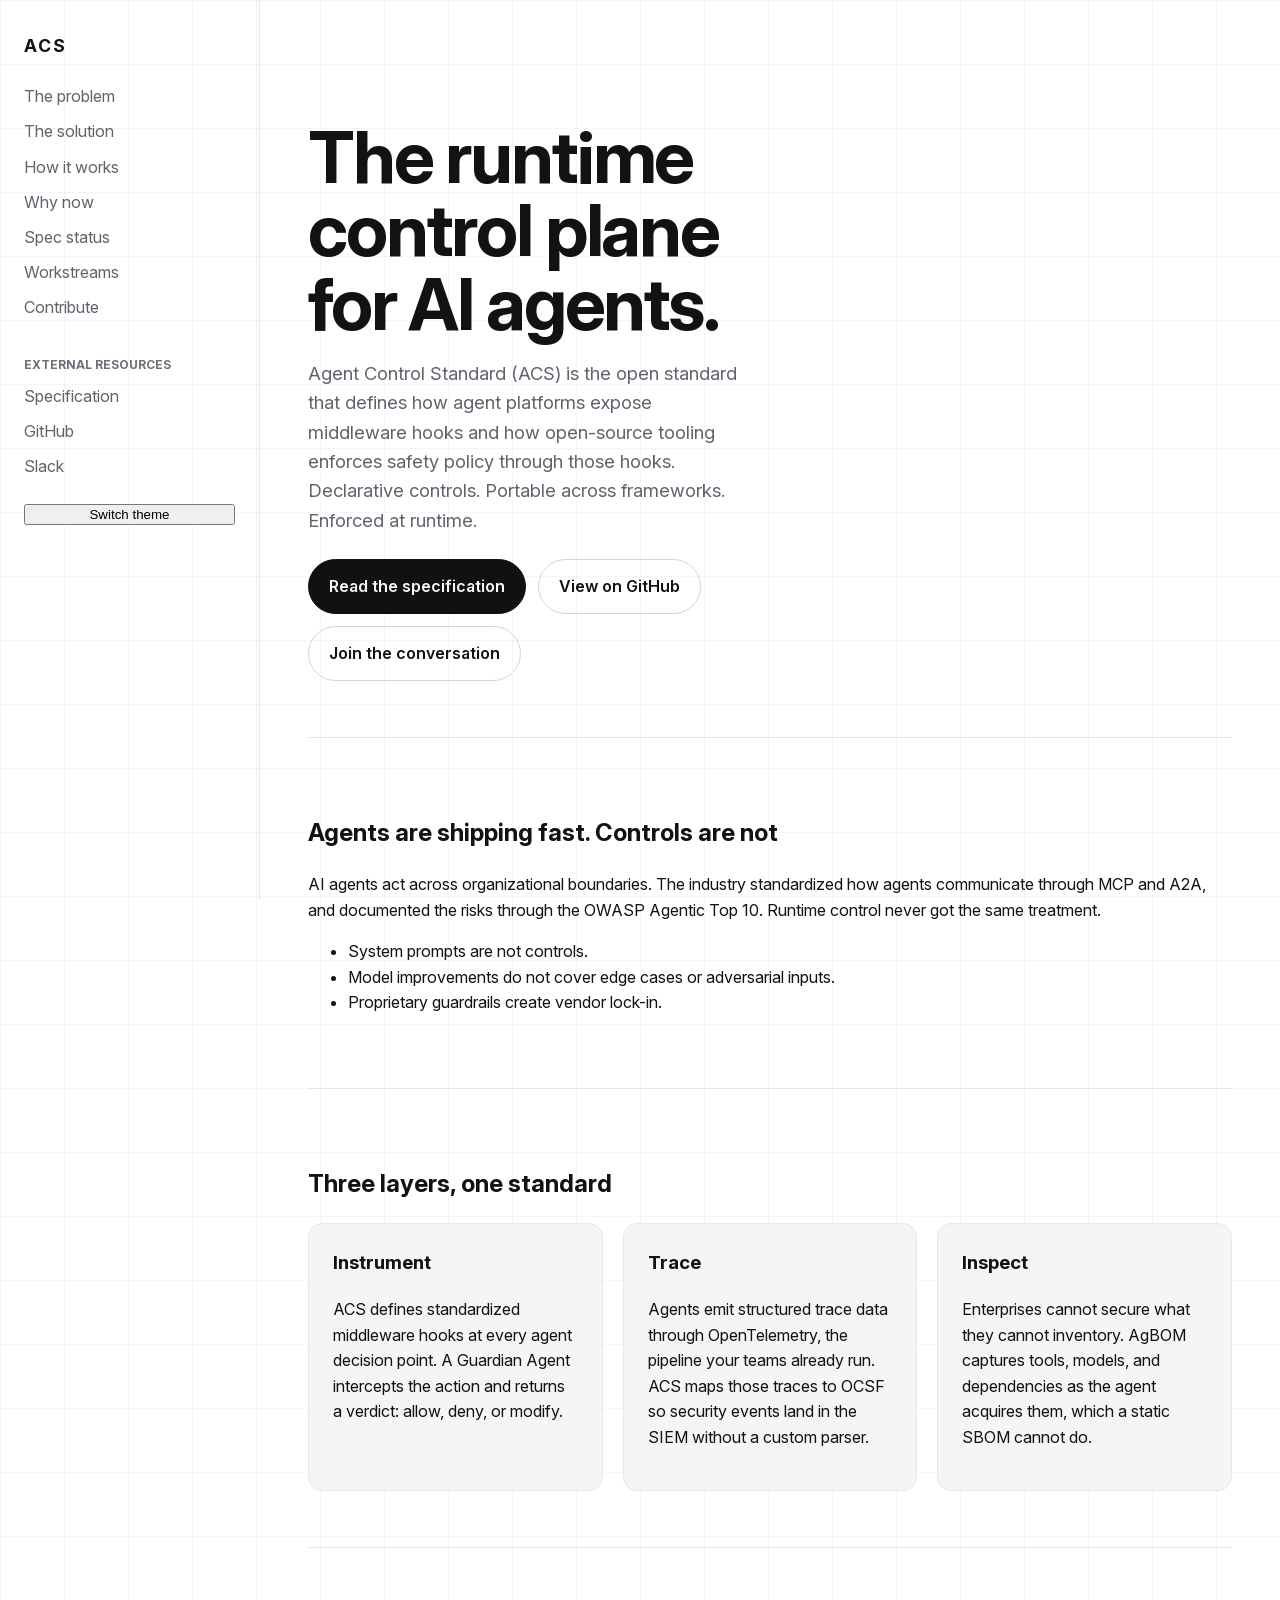
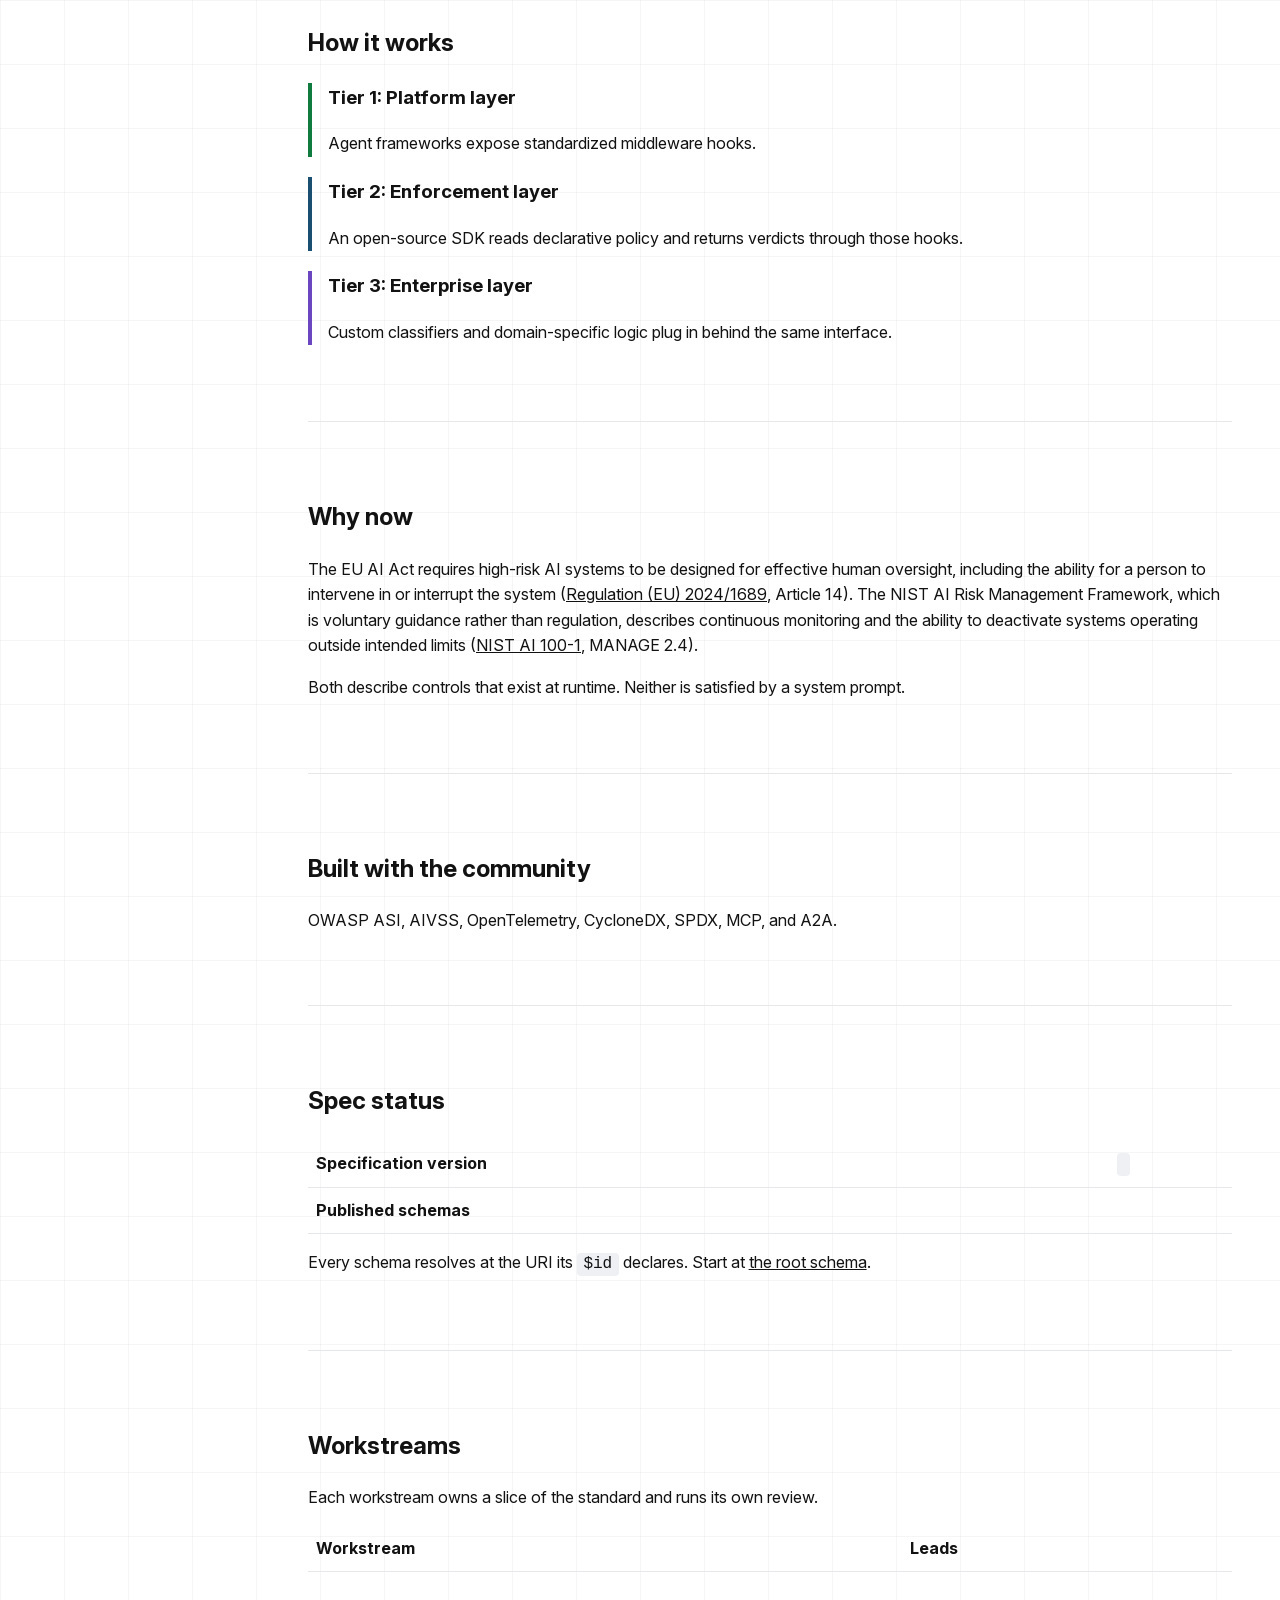
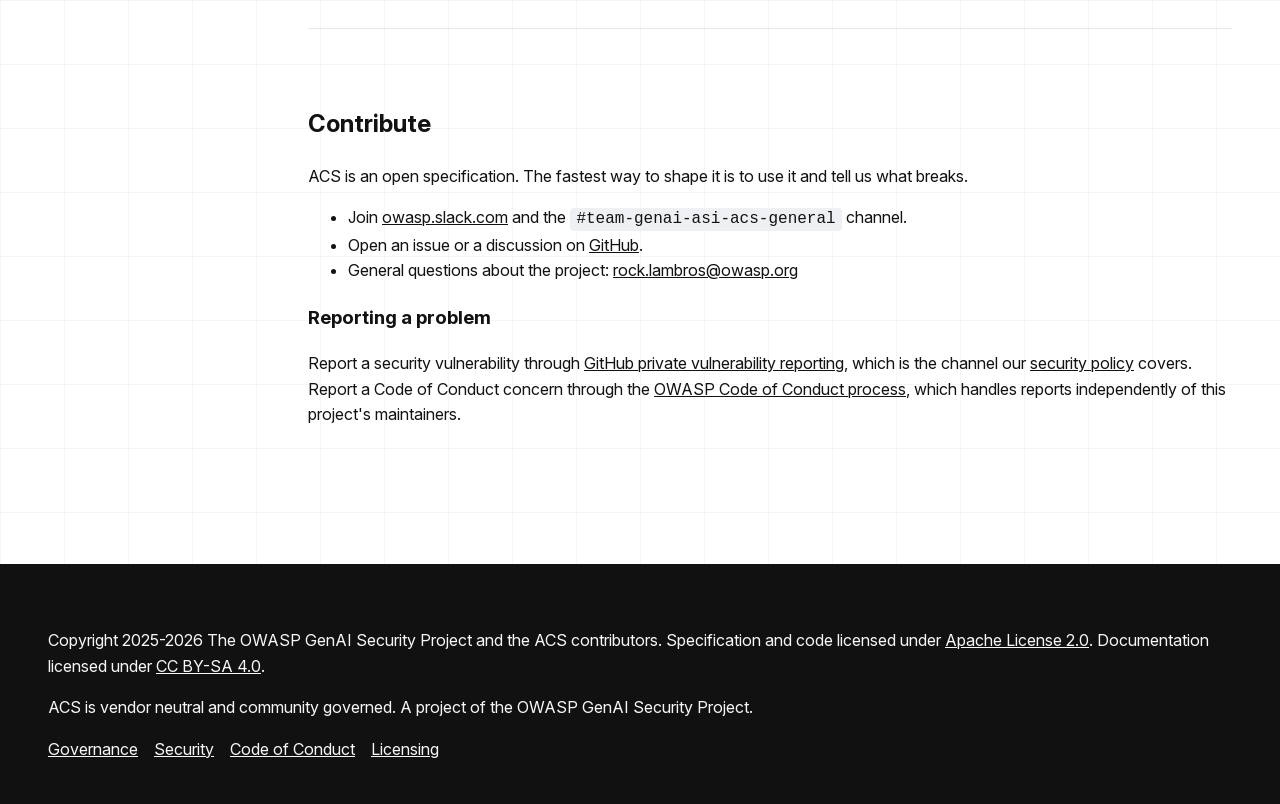
==== landing/index.html @ 8d470868 "Add the landing page, its design tokens, and the starburst diagram Tokens mirror agentcontrolstandar" ====
<!doctype html>
<html lang="en">
<head>
<meta charset="utf-8">
<meta name="viewport" content="width=device-width, initial-scale=1">
<title>ACS Agent Control Standard</title>
<meta name="description" content="The open standard for runtime agent control. Declarative hooks, policy enforcement, and observability across AI agent frameworks.">
<link rel="icon" href="assets/icon.svg">
<link rel="stylesheet" href="assets/acs.css">
</head>
<body>
<div class="layout">
  <aside class="sidebar">
    <a class="wordmark" href=".">ACS</a>
    <nav aria-label="Sections">
      <a href="#problem">The problem</a>
      <a href="#solution">The solution</a>
      <a href="#architecture">How it works</a>
      <a href="#why-now">Why now</a>
      <a href="#status">Spec status</a>
      <a href="#workstreams">Workstreams</a>
      <a href="#contribute">Contribute</a>
    </nav>
    <div>
      <h2>External resources</h2>
      <nav aria-label="External resources">
        <a href="docs/">Specification</a>
        <a href="https://github.com/GenAI-Security-Project/agent-control-standard">GitHub</a>
        <a href="https://owasp.slack.com">Slack</a>
      </nav>
    </div>
    <button id="theme-toggle" type="button">Switch theme</button>
  </aside>

  <main>
    <section class="hero">
      <div>
        <h1>The runtime control plane for AI agents.</h1>
        <p>Agent Control Standard (ACS) is the open standard that defines how agent
        platforms expose middleware hooks and how open-source tooling enforces safety
        policy through those hooks. Declarative controls. Portable across frameworks.
        Enforced at runtime.</p>
        <div class="cta-row">
          <a class="cta cta-primary" href="docs/">Read the specification</a>
          <a class="cta" href="https://github.com/GenAI-Security-Project/agent-control-standard">View on GitHub</a>
          <a class="cta" href="https://owasp.slack.com">Join the conversation</a>
        </div>
      </div>
      <div><!--ACS:STARBURST--></div>
    </section>

    <section id="problem">
      <h2>Agents are shipping fast. Controls are not</h2>
      <p>AI agents act across organizational boundaries. The industry standardized how
      agents communicate through MCP and A2A, and documented the risks through the OWASP
      Agentic Top 10. Runtime control never got the same treatment.</p>
      <ul>
        <li>System prompts are not controls.</li>
        <li>Model improvements do not cover edge cases or adversarial inputs.</li>
        <li>Proprietary guardrails create vendor lock-in.</li>
      </ul>
    </section>

    <section id="solution">
      <h2>Three layers, one standard</h2>
      <div class="cards">
        <div class="card">
          <h3>Instrument</h3>
          <p>ACS defines standardized middleware hooks at every agent decision point. A
          Guardian Agent intercepts the action and returns a verdict: allow, deny, or
          modify.</p>
        </div>
        <div class="card">
          <h3>Trace</h3>
          <p>Agents emit structured trace data through OpenTelemetry, the pipeline your
          teams already run. ACS maps those traces to OCSF so security events land in the
          SIEM without a custom parser.</p>
        </div>
        <div class="card">
          <h3>Inspect</h3>
          <p>Enterprises cannot secure what they cannot inventory. AgBOM captures tools,
          models, and dependencies as the agent acquires them, which a static SBOM cannot
          do.</p>
        </div>
      </div>
    </section>

    <section id="architecture">
      <h2>How it works</h2>
      <div class="tier tier-1">
        <h3>Tier 1: Platform layer</h3>
        <p>Agent frameworks expose standardized middleware hooks.</p>
      </div>
      <div class="tier tier-2">
        <h3>Tier 2: Enforcement layer</h3>
        <p>An open-source SDK reads declarative policy and returns verdicts through those hooks.</p>
      </div>
      <div class="tier tier-3">
        <h3>Tier 3: Enterprise layer</h3>
        <p>Custom classifiers and domain-specific logic plug in behind the same interface.</p>
      </div>
    </section>

    <section id="why-now">
      <h2>Why now</h2>
      <p>The EU AI Act requires high-risk AI systems to be designed for effective human
      oversight, including the ability for a person to intervene in or interrupt the
      system (<a href="https://eur-lex.europa.eu/eli/reg/2024/1689/oj">Regulation (EU)
      2024/1689</a>, Article 14). The NIST AI Risk Management Framework, which is
      voluntary guidance rather than regulation, describes continuous monitoring and the
      ability to deactivate systems operating outside intended limits
      (<a href="https://doi.org/10.6028/NIST.AI.100-1">NIST AI 100-1</a>, MANAGE 2.4).</p>
      <p>Both describe controls that exist at runtime. Neither is satisfied by a system
      prompt.</p>
    </section>

    <section id="built-with">
      <h2>Built with the community</h2>
      <p>OWASP ASI, AIVSS, OpenTelemetry, CycloneDX, SPDX, MCP, and A2A.</p>
    </section>

    <section id="status">
      <h2>Spec status</h2>
      <table>
        <tbody>
          <tr><th>Specification version</th><td><code><!--ACS:SPEC_VERSION--></code></td></tr>
          <tr><th>Published schemas</th><td><!--ACS:SCHEMA_COUNT--></td></tr>
        </tbody>
      </table>
      <p>Every schema resolves at the URI its <code>$id</code> declares. Start at
      <a href="<!--ACS:SCHEMA_HREF-->">the root schema</a>.</p>
    </section>

    <section id="workstreams">
      <h2>Workstreams</h2>
      <p>Each workstream owns a slice of the standard and runs its own review.</p>
      <table>
        <thead><tr><th>Workstream</th><th>Leads</th></tr></thead>
        <tbody><!--ACS:WORKSTREAMS--></tbody>
      </table>
    </section>

    <section id="contribute">
      <h2>Contribute</h2>
      <p>ACS is an open specification. The fastest way to shape it is to use it and tell
      us what breaks.</p>
      <ul>
        <li>Join <a href="https://owasp.slack.com">owasp.slack.com</a> and the
        <code>#team-genai-asi-acs-general</code> channel.</li>
        <li>Open an issue or a discussion on
        <a href="https://github.com/GenAI-Security-Project/agent-control-standard">GitHub</a>.</li>
        <li>General questions about the project:
        <a href="mailto:rock.lambros@owasp.org">rock.lambros@owasp.org</a></li>
      </ul>
      <h3>Reporting a problem</h3>
      <p>Report a security vulnerability through
      <a href="https://github.com/GenAI-Security-Project/agent-control-standard/security/advisories/new">GitHub
      private vulnerability reporting</a>, which is the channel our
      <a href="https://github.com/GenAI-Security-Project/agent-control-standard/blob/main/SECURITY.md">security
      policy</a> covers. Report a Code of Conduct concern through the
      <a href="https://owasp.org/www-policy/operational/code-of-conduct">OWASP Code of
      Conduct process</a>, which handles reports independently of this project's
      maintainers.</p>
    </section>
  </main>
</div>

<footer>
  <p>Copyright 2025-2026 The OWASP GenAI Security Project and the ACS contributors.
  Specification and code licensed under
  <a href="https://www.apache.org/licenses/LICENSE-2.0">Apache License 2.0</a>.
  Documentation licensed under
  <a href="https://creativecommons.org/licenses/by-sa/4.0/">CC BY-SA 4.0</a>.</p>
  <p>ACS is vendor neutral and community governed. A project of the OWASP GenAI Security
  Project.</p>
  <nav aria-label="Project documents">
    <a href="https://github.com/GenAI-Security-Project/agent-control-standard/blob/main/GOVERNANCE.md">Governance</a>
    <a href="https://github.com/GenAI-Security-Project/agent-control-standard/blob/main/SECURITY.md">Security</a>
    <a href="https://github.com/GenAI-Security-Project/agent-control-standard/blob/main/CODE_OF_CONDUCT.md">Code of Conduct</a>
    <a href="https://github.com/GenAI-Security-Project/agent-control-standard/blob/main/LICENSING.md">Licensing</a>
  </nav>
</footer>

<script>
  // Theme toggle. The page renders correctly without this; it only overrides the
  // system preference and remembers the override.
  (function () {
    var root = document.documentElement;
    try {
      var saved = localStorage.getItem("acs-theme");
      if (saved) root.setAttribute("data-theme", saved);
    } catch (e) { /* private mode blocks storage; system preference still applies */ }
    document.getElementById("theme-toggle").addEventListener("click", function () {
      var next = root.getAttribute("data-theme") === "dark" ? "light" : "dark";
      root.setAttribute("data-theme", next);
      try { localStorage.setItem("acs-theme", next); } catch (e) { /* ignore */ }
    });
  })();
</script>
</body>
</html>
---- landing/assets/acs.css ----
/* ACS landing page. Tokens mirror agentcontrolstandard.org, except where the source
   value failed a WCAG contrast measurement. Those five carry their ratio inline. */

@font-face {
  font-family: "Inter";
  src: url("fonts/InterVariable.woff2") format("woff2");
  font-weight: 100 900;
  font-display: swap;
}

:root {
  --acs-page: #ffffff;
  --acs-surface: #f4f5f7;
  --acs-surface-2: #eef0f4;
  --acs-text: #121212;
  --acs-text-soft: #5f636d;
  --acs-text-muted: #6b7079;
  --acs-text-inverse: #f7f7f7;
  --acs-brand: #111111;
  --acs-accent-navy: #1b4f72;
  --acs-accent-teal: #17a2b8;
  --acs-border: #e5e7eb;
  --acs-border-strong: #d0d5dd;
  --acs-footer: #111111;
  /* Was hsla(0,0%,7%,.18), which composited to #d4d4d4 for 1.48:1 against the page.
     SC 1.4.11 needs 3:1. Solid navy measures 8.72:1. */
  --acs-focus-ring: #1b4f72;
  --acs-grid-line: hsla(0, 0%, 7%, 0.04);
  --acs-node-fill: #ffffff;
  --acs-node-stroke: #6b7079;   /* 4.98:1 on the page */
  --acs-spoke: #6b7079;
  --acs-hex-fill: #f4f5f7;
  /* Was #c4cdd8 for 1.47:1 against the hexagon fill. The centre of the diagram was
     close to invisible. #7d8899 measures 3.29:1. */
  --acs-hex-stroke: #7d8899;
  --acs-tier-1: #0f7b3f;
  --acs-tier-2: #1b4f72;
  --acs-tier-3: #6b46c1;
  --acs-font: Inter, ui-sans-serif, system-ui, -apple-system, BlinkMacSystemFont,
    "Segoe UI", Roboto, Helvetica, Arial, sans-serif;
  --acs-mono: ui-monospace, SFMono-Regular, "JetBrains Mono", "Fira Code", monospace;
}

/* Dark tokens are redefined in two places so the toggle wins in both directions. */
@media (prefers-color-scheme: dark) {
  :root:not([data-theme="light"]) {
    --acs-page: #0a0a0a;
    --acs-surface: #161616;
    --acs-surface-2: #202020;
    --acs-text: #ffffff;
    --acs-text-soft: #9ca3af;
    /* Was #6b7280 for 3.74:1 on the surface. SC 1.4.3 needs 4.5:1. This is 5.48:1. */
    --acs-text-muted: #868e9c;
    --acs-brand: #1b4f72;
    --acs-accent-navy: #2e86c1;
    --acs-accent-teal: #1abc9c;
    --acs-border: #2a2a2a;
    --acs-border-strong: #373737;
    --acs-footer: #0a0a0a;
    /* Was hsla(0,0%,100%,.2) for 1.77:1. Solid measures 8.67:1. */
    --acs-focus-ring: #63b3ed;
    --acs-grid-line: hsla(0, 0%, 100%, 0.04);
    --acs-node-fill: #111111;
    --acs-node-stroke: #a0aec0;
    /* Was #3d4f65 for 2.36:1 against the page. This is 8.78:1. */
    --acs-spoke: #a0aec0;
    --acs-hex-fill: #0d1117;
    --acs-hex-stroke: #63b3ed;
    --acs-tier-1: #48bb78;
    --acs-tier-2: #63b3ed;
    --acs-tier-3: #805ad5;
  }
}

:root[data-theme="dark"] {
  --acs-page: #0a0a0a;
  --acs-surface: #161616;
  --acs-surface-2: #202020;
  --acs-text: #ffffff;
  --acs-text-soft: #9ca3af;
  --acs-text-muted: #868e9c;
  --acs-brand: #1b4f72;
  --acs-accent-navy: #2e86c1;
  --acs-accent-teal: #1abc9c;
  --acs-border: #2a2a2a;
  --acs-border-strong: #373737;
  --acs-footer: #0a0a0a;
  --acs-focus-ring: #63b3ed;
  --acs-grid-line: hsla(0, 0%, 100%, 0.04);
  --acs-node-fill: #111111;
  --acs-node-stroke: #a0aec0;
  --acs-spoke: #a0aec0;
  --acs-hex-fill: #0d1117;
  --acs-hex-stroke: #63b3ed;
  --acs-tier-1: #48bb78;
  --acs-tier-2: #63b3ed;
  --acs-tier-3: #805ad5;
}

* { box-sizing: border-box; }

body {
  margin: 0;
  font-family: var(--acs-font);
  color: var(--acs-text);
  background-color: var(--acs-page);
  background-image: linear-gradient(var(--acs-grid-line) 1px, transparent 1px),
    linear-gradient(90deg, var(--acs-grid-line) 1px, transparent 1px);
  background-size: 64px 64px;
  line-height: 1.6;
}

a { color: inherit; }
a:focus-visible,
button:focus-visible { outline: 3px solid var(--acs-focus-ring); outline-offset: 2px; }

.layout { display: grid; grid-template-columns: 260px 1fr; }

.sidebar {
  position: sticky; top: 0; align-self: start; height: 100vh;
  padding: 2rem 1.5rem; border-right: 1px solid var(--acs-border);
  display: flex; flex-direction: column; gap: 1.5rem;
}
.wordmark { font-weight: 700; letter-spacing: 0.12em; font-size: 1.1rem; text-decoration: none; }
.sidebar nav { display: flex; flex-direction: column; gap: 0.6rem; }
.sidebar nav a { text-decoration: none; color: var(--acs-text-soft); }
.sidebar nav a:hover { color: var(--acs-text); }
.sidebar h2 { font-size: 0.75rem; text-transform: uppercase; color: var(--acs-text-muted); }

main { padding: 4rem 3rem; max-width: 1100px; }
section { padding-block: 3.5rem; border-top: 1px solid var(--acs-border); }
section:first-of-type { border-top: 0; }

.hero { display: grid; grid-template-columns: 1fr 1fr; gap: 3rem; align-items: center; }
.hero h1 { font-size: clamp(2.5rem, 6vw, 4.5rem); line-height: 1.02; letter-spacing: -0.03em; margin: 0; }
.hero p { font-size: 1.15rem; color: var(--acs-text-soft); }

.cta-row { display: flex; flex-wrap: wrap; gap: 0.75rem; margin-top: 1.5rem; }
.cta {
  display: inline-flex; align-items: center; min-height: 50px; padding: 0.85rem 1.25rem;
  border: 1px solid var(--acs-border-strong); border-radius: 999px;
  font-weight: 600; text-decoration: none;
  transition: transform 0.15s ease, background-color 0.15s ease;
}
.cta:hover { background-color: var(--acs-surface); transform: translateY(-1px); }
.cta-primary { background-color: var(--acs-brand); color: var(--acs-text-inverse); border-color: var(--acs-brand); }

.cards { display: grid; grid-template-columns: repeat(auto-fit, minmax(260px, 1fr)); gap: 1.25rem; }
.card { padding: 1.5rem; border: 1px solid var(--acs-border); border-radius: 14px; background-color: var(--acs-surface); }
.card h3 { margin-top: 0; }

.tier { border-left: 4px solid var(--acs-border-strong); padding-left: 1rem; margin-bottom: 1.25rem; }
.tier-1 { border-left-color: var(--acs-tier-1); }
.tier-2 { border-left-color: var(--acs-tier-2); }
.tier-3 { border-left-color: var(--acs-tier-3); }

table { width: 100%; border-collapse: collapse; }
th, td { text-align: left; padding: 0.6rem 0.5rem; border-bottom: 1px solid var(--acs-border); }
code { font-family: var(--acs-mono); background-color: var(--acs-surface-2); padding: 0.15em 0.4em; border-radius: 4px; }

footer { background-color: var(--acs-footer); color: var(--acs-text-inverse); padding: 3rem; }
footer a { color: var(--acs-text-inverse); }
footer nav { display: flex; flex-wrap: wrap; gap: 1rem; margin-top: 1rem; }

@media (max-width: 1024px) {
  .layout { grid-template-columns: 1fr; }
  .sidebar { position: static; height: auto; border-right: 0; border-bottom: 1px solid var(--acs-border); }
  .hero { grid-template-columns: 1fr; }
  main { padding: 2rem 1.25rem; }
}

/* Continuous motion is a vestibular trigger and a battery cost. CSS animation is
   stopped here; the SVG's SMIL elements carry their own guard, because
   `animation: none` does not reach them. */
@media (prefers-reduced-motion: reduce) {
  *, *::before, *::after { animation: none !important; transition: none !important; }
}
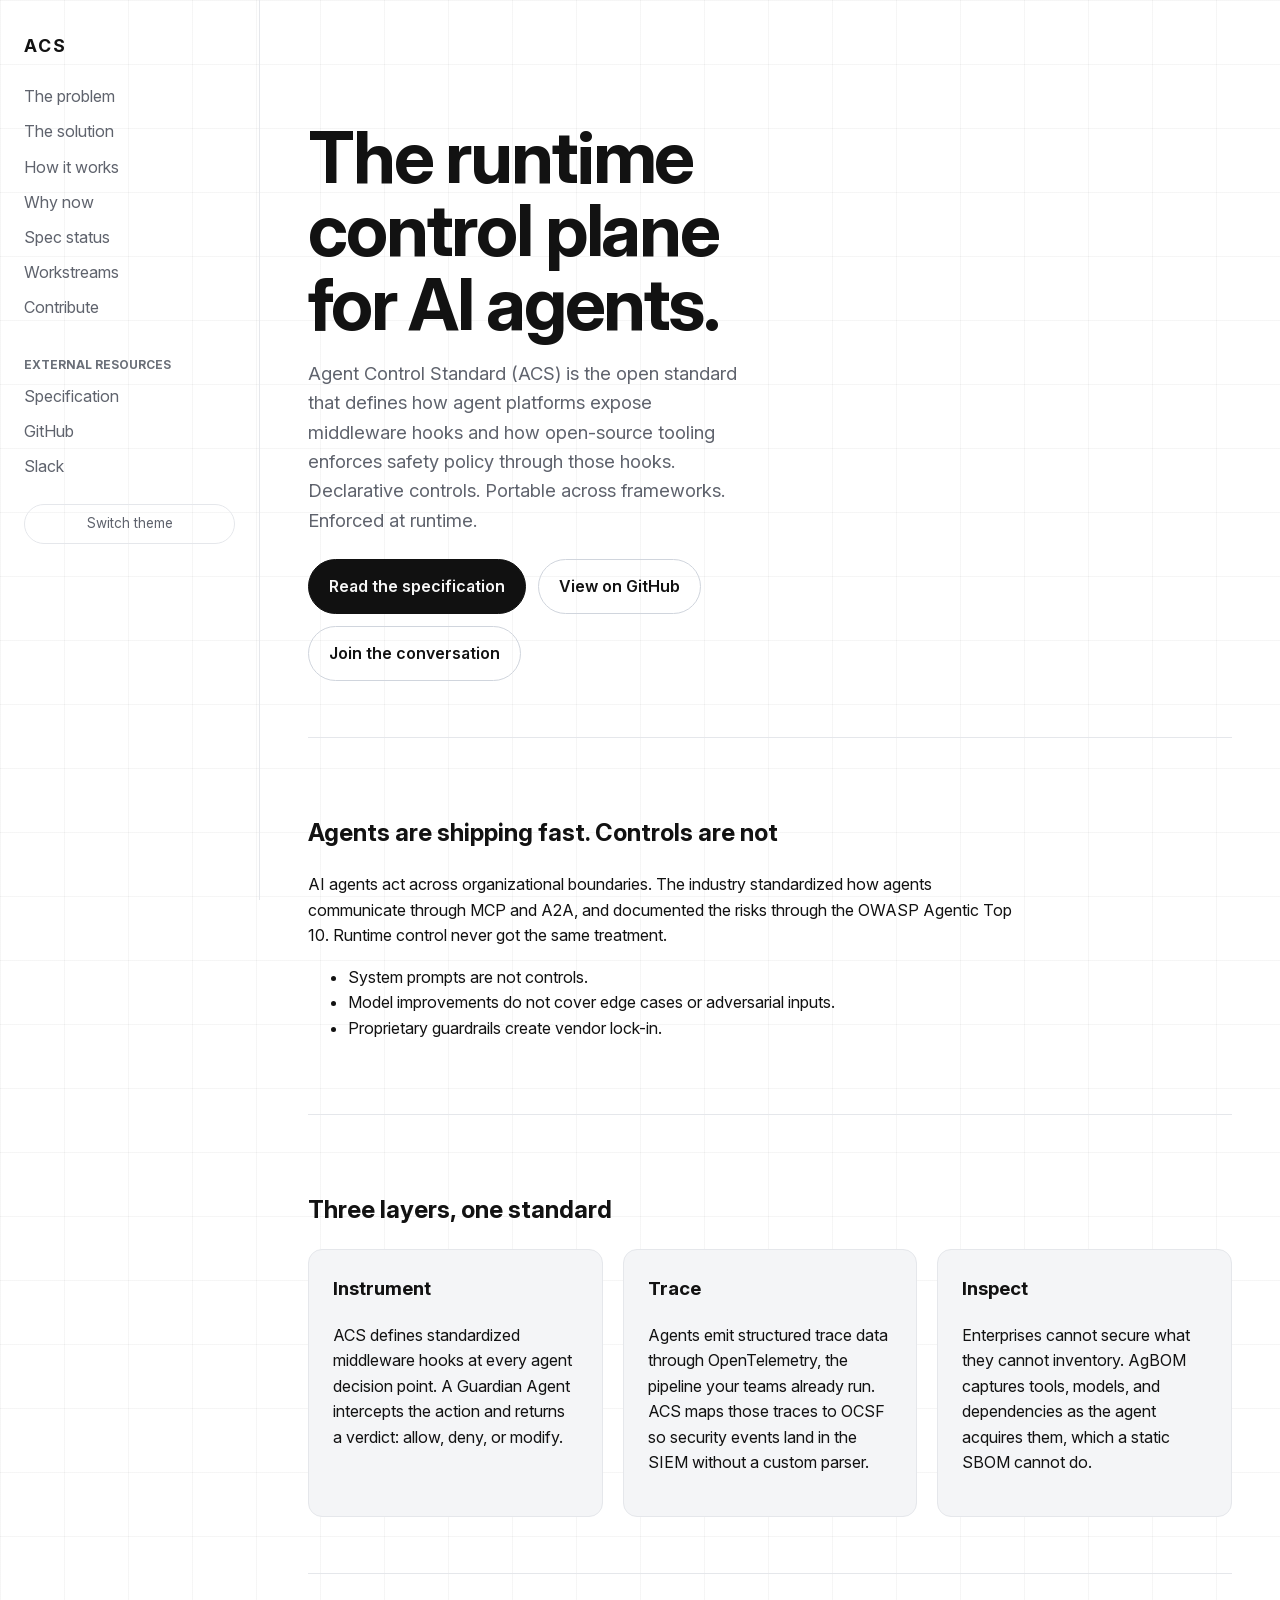
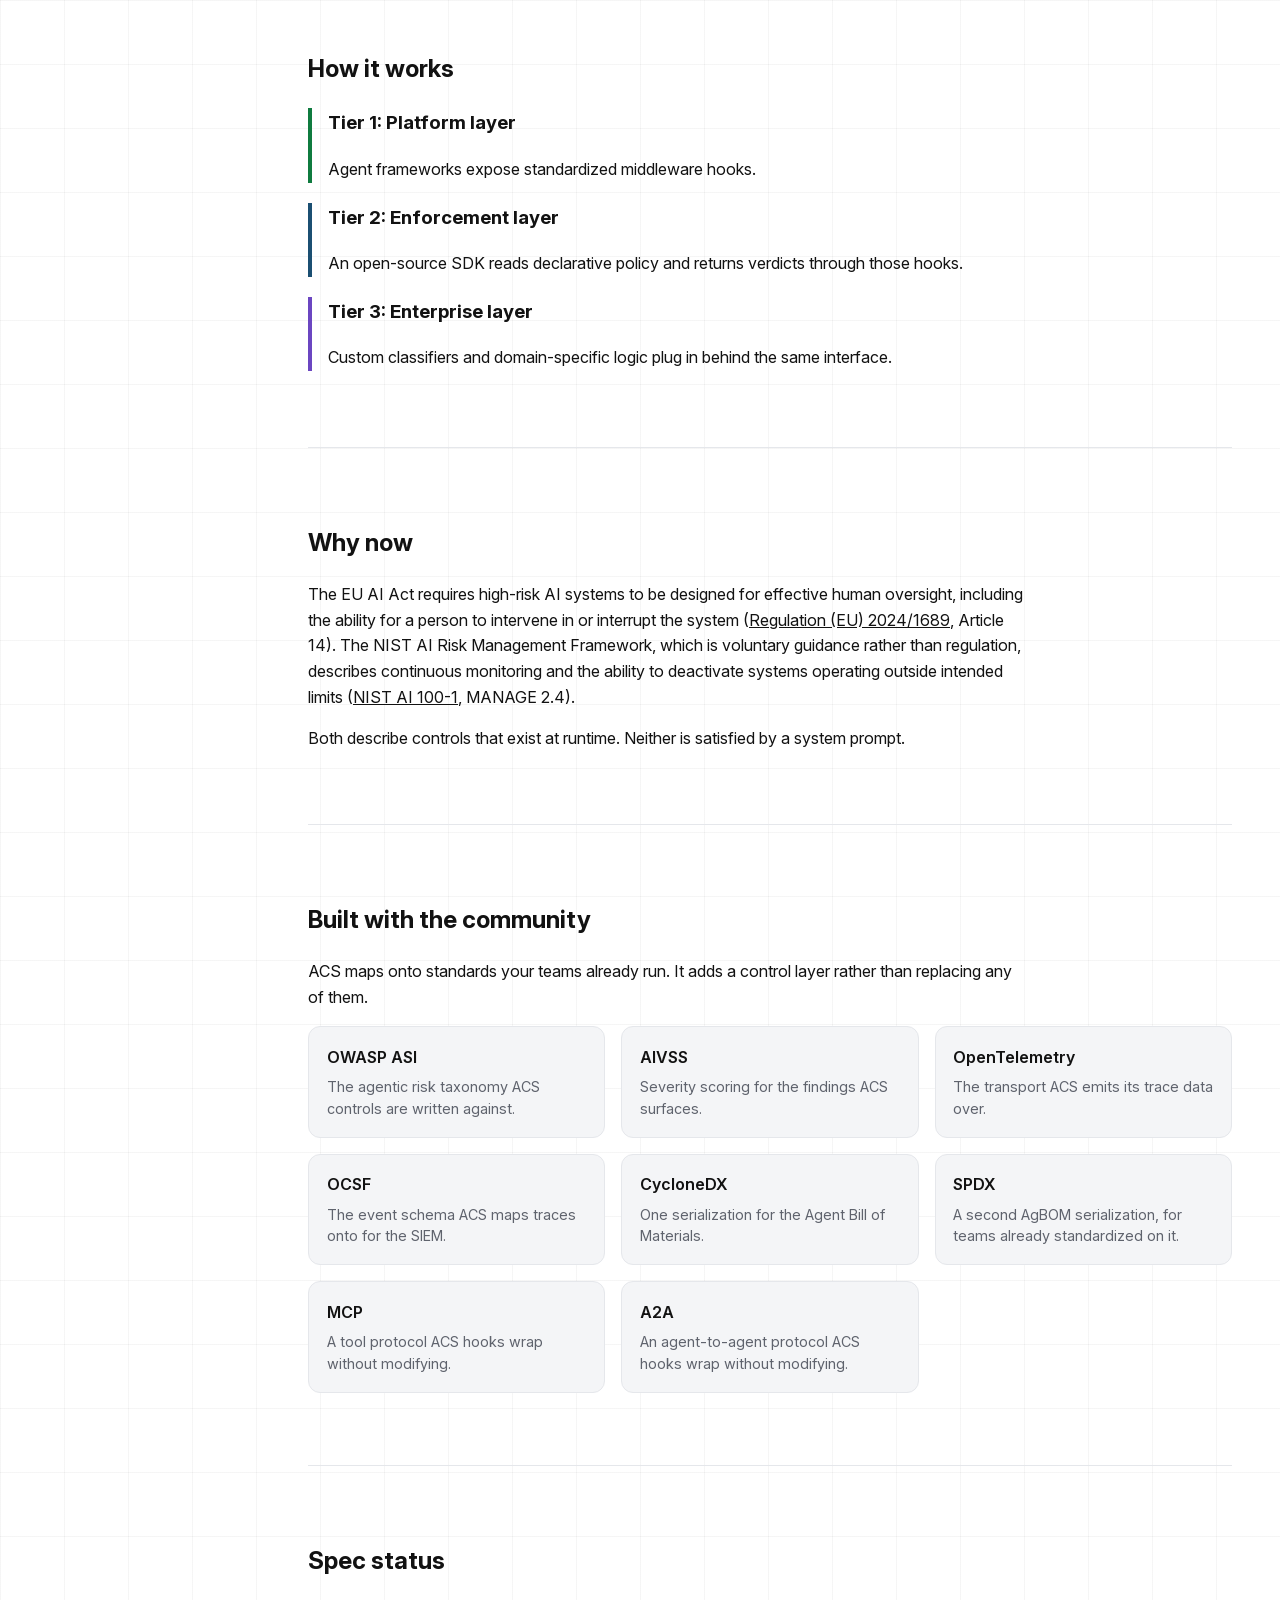
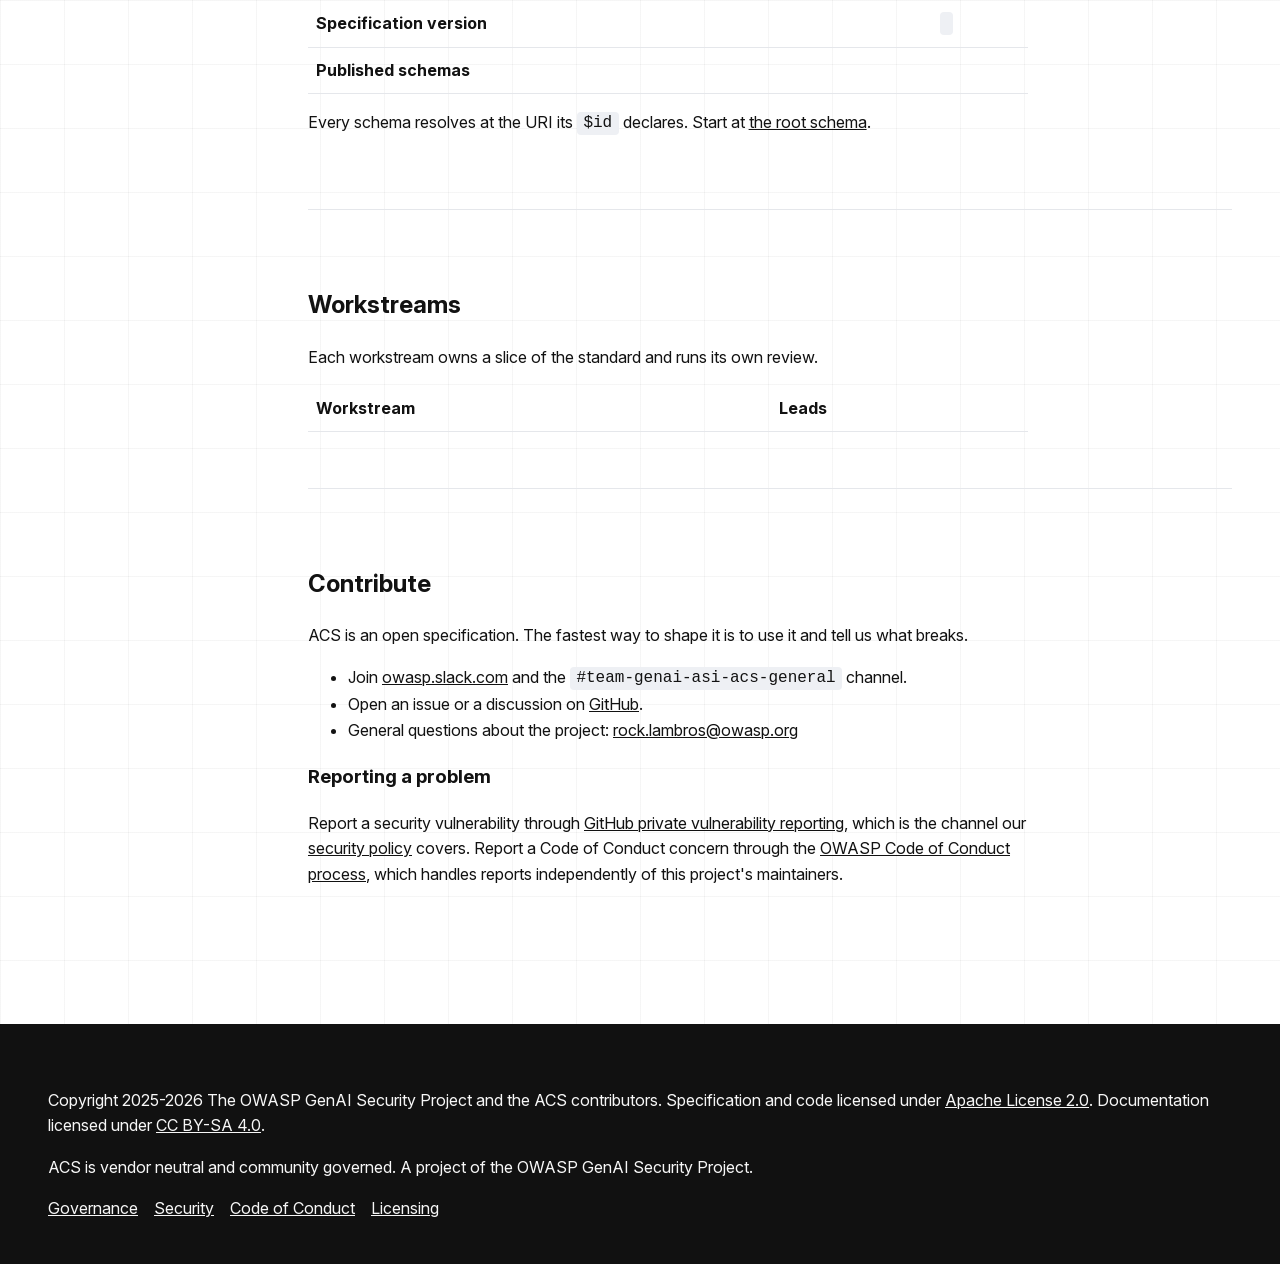
==== commit 4f29dbac: "Name the standards ACS builds on and style the theme toggle The built-with section listed seven name" ====
--- a/landing/index.html
+++ b/landing/index.html
@@ -116,7 +116,42 @@
 
     <section id="built-with">
       <h2>Built with the community</h2>
-      <p>OWASP ASI, AIVSS, OpenTelemetry, CycloneDX, SPDX, MCP, and A2A.</p>
+      <p>ACS maps onto standards your teams already run. It adds a control layer rather
+      than replacing any of them.</p>
+      <ul class="standards">
+        <li>
+          <a href="https://genai.owasp.org/">OWASP ASI</a>
+          <span>The agentic risk taxonomy ACS controls are written against.</span>
+        </li>
+        <li>
+          <a href="https://aivss.owasp.org/">AIVSS</a>
+          <span>Severity scoring for the findings ACS surfaces.</span>
+        </li>
+        <li>
+          <a href="https://opentelemetry.io/">OpenTelemetry</a>
+          <span>The transport ACS emits its trace data over.</span>
+        </li>
+        <li>
+          <a href="https://ocsf.io/">OCSF</a>
+          <span>The event schema ACS maps traces onto for the SIEM.</span>
+        </li>
+        <li>
+          <a href="https://cyclonedx.org/">CycloneDX</a>
+          <span>One serialization for the Agent Bill of Materials.</span>
+        </li>
+        <li>
+          <a href="https://spdx.dev/">SPDX</a>
+          <span>A second AgBOM serialization, for teams already standardized on it.</span>
+        </li>
+        <li>
+          <a href="https://modelcontextprotocol.io">MCP</a>
+          <span>A tool protocol ACS hooks wrap without modifying.</span>
+        </li>
+        <li>
+          <a href="https://a2a-protocol.org/">A2A</a>
+          <span>An agent-to-agent protocol ACS hooks wrap without modifying.</span>
+        </li>
+      </ul>
     </section>
 
     <section id="status">
@@ -182,14 +217,14 @@
 </footer>
 
 <script>
-  // Theme toggle. The page renders correctly without this; it only overrides the
+  // Theme toggle. The page renders correctly without this. It only overrides the
   // system preference and remembers the override.
   (function () {
     var root = document.documentElement;
     try {
       var saved = localStorage.getItem("acs-theme");
       if (saved) root.setAttribute("data-theme", saved);
-    } catch (e) { /* private mode blocks storage; system preference still applies */ }
+    } catch (e) { /* private mode blocks storage, so the system preference still applies */ }
     document.getElementById("theme-toggle").addEventListener("click", function () {
       var next = root.getAttribute("data-theme") === "dark" ? "light" : "dark";
       root.setAttribute("data-theme", next);
--- a/landing/assets/acs.css
+++ b/landing/assets/acs.css
@@ -30,7 +30,7 @@
   --acs-node-stroke: #6b7079;   /* 4.98:1 on the page */
   --acs-spoke: #6b7079;
   --acs-hex-fill: #f4f5f7;
-  /* Was #c4cdd8 for 1.47:1 against the hexagon fill. The centre of the diagram was
+  /* Was #c4cdd8 for 1.47:1 against the hexagon fill. The center of the diagram was
      close to invisible. #7d8899 measures 3.29:1. */
   --acs-hex-stroke: #7d8899;
   --acs-tier-1: #0f7b3f;
@@ -145,9 +145,58 @@
 .cta:hover { background-color: var(--acs-surface); transform: translateY(-1px); }
 .cta-primary { background-color: var(--acs-brand); color: var(--acs-text-inverse); border-color: var(--acs-brand); }
 
+#theme-toggle {
+  font: inherit;
+  font-size: 0.85rem;
+  color: var(--acs-text-soft);
+  background-color: transparent;
+  border: 1px solid var(--acs-border);
+  border-radius: 999px;
+  padding: 0.5rem 1rem;
+  cursor: pointer;
+  transition: background-color 0.15s ease, color 0.15s ease;
+}
+#theme-toggle:hover {
+  background-color: var(--acs-surface);
+  color: var(--acs-text);
+}
+
 .cards { display: grid; grid-template-columns: repeat(auto-fit, minmax(260px, 1fr)); gap: 1.25rem; }
 .card { padding: 1.5rem; border: 1px solid var(--acs-border); border-radius: 14px; background-color: var(--acs-surface); }
 .card h3 { margin-top: 0; }
+
+.standards {
+  list-style: none;
+  padding: 0;
+  display: grid;
+  grid-template-columns: repeat(auto-fit, minmax(220px, 1fr));
+  gap: 1rem;
+}
+.standards li {
+  padding: 1.1rem;
+  border: 1px solid var(--acs-border);
+  border-radius: 12px;
+  background-color: var(--acs-surface);
+}
+.standards a {
+  display: block;
+  margin-bottom: 0.35rem;
+  font-weight: 600;
+  text-decoration: none;
+}
+.standards a:hover { color: var(--acs-accent-navy); }
+.standards span {
+  display: block;
+  font-size: 0.9rem;
+  line-height: 1.5;
+  color: var(--acs-text-soft);
+}
+
+/* Cap the measure so body text stays scannable on a wide screen. The card and
+   standards grids set their own widths and are excluded. */
+main section > p,
+main section > ul:not(.standards),
+main section > table { max-width: 72ch; }
 
 .tier { border-left: 4px solid var(--acs-border-strong); padding-left: 1rem; margin-bottom: 1.25rem; }
 .tier-1 { border-left-color: var(--acs-tier-1); }
@@ -170,7 +219,7 @@
 }
 
 /* Continuous motion is a vestibular trigger and a battery cost. CSS animation is
-   stopped here; the SVG's SMIL elements carry their own guard, because
+   stopped here. The SVG's SMIL elements carry their own guard, because
    `animation: none` does not reach them. */
 @media (prefers-reduced-motion: reduce) {
   *, *::before, *::after { animation: none !important; transition: none !important; }
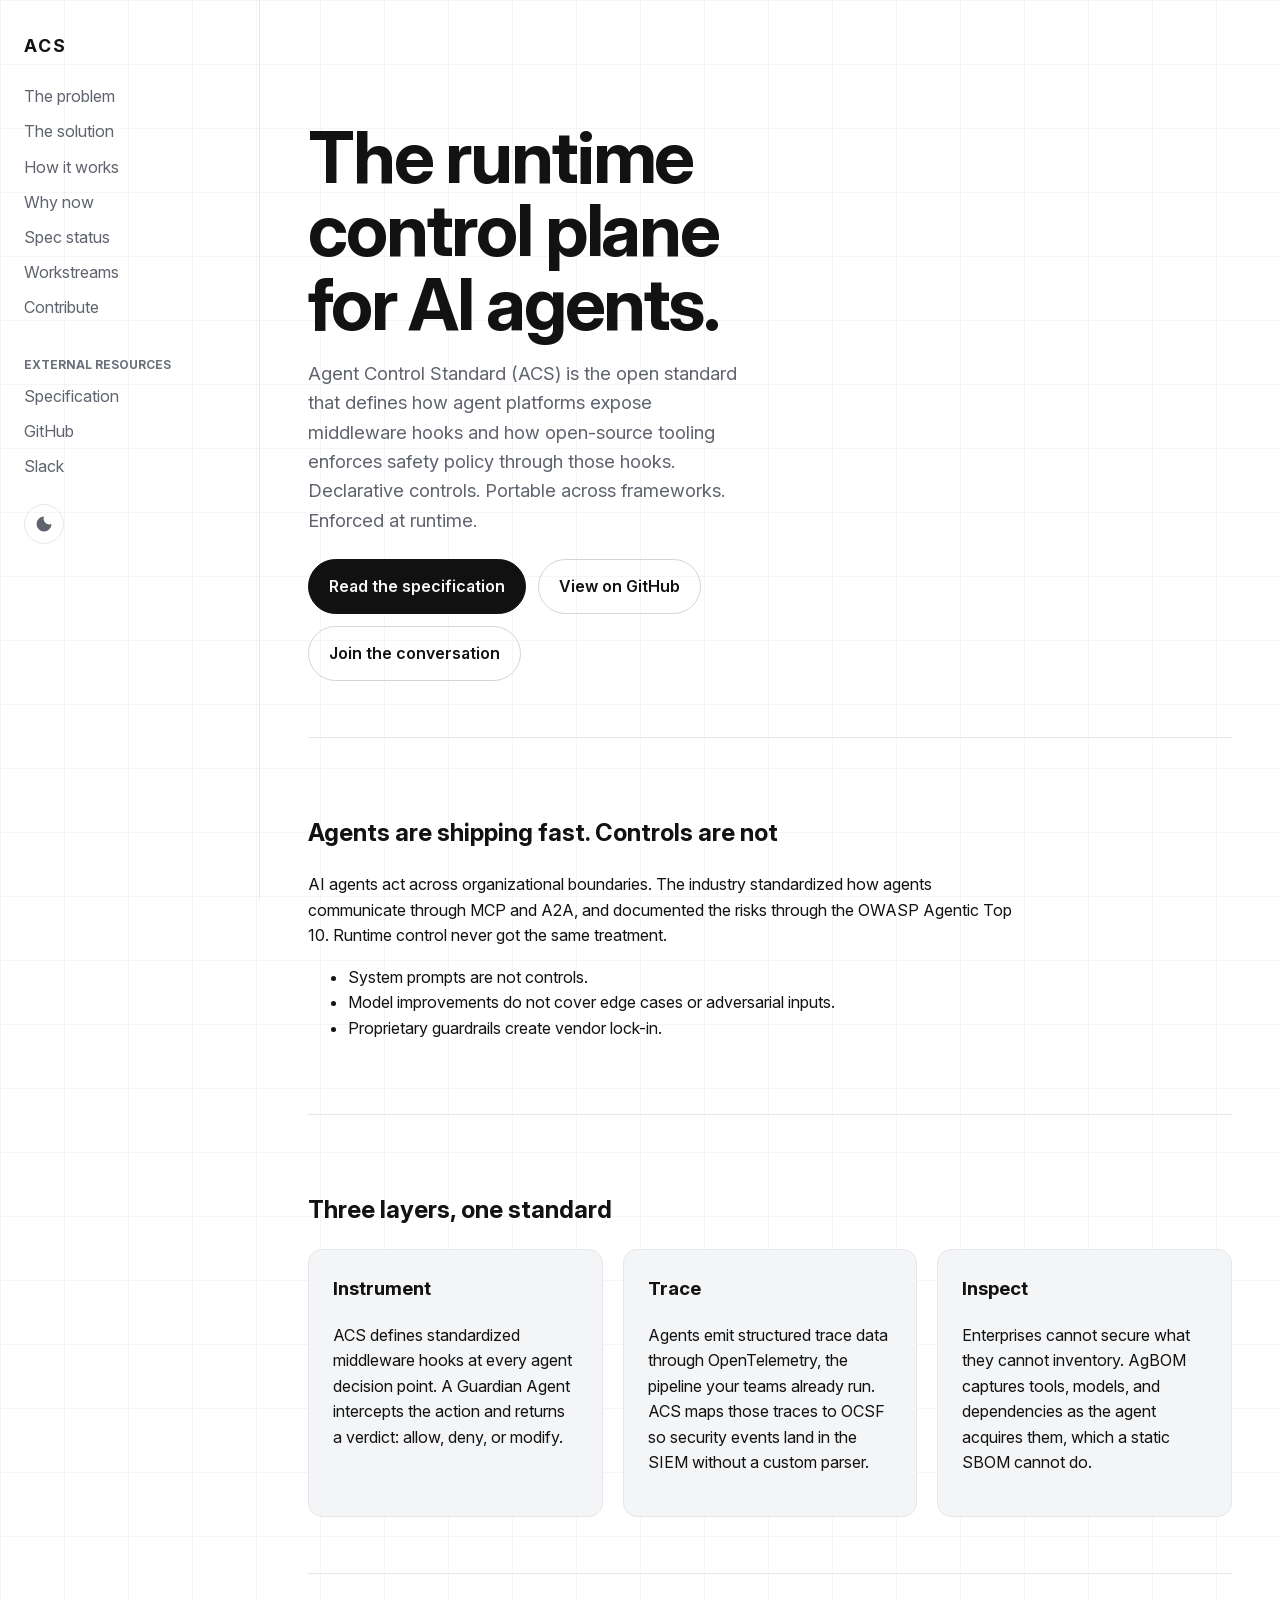
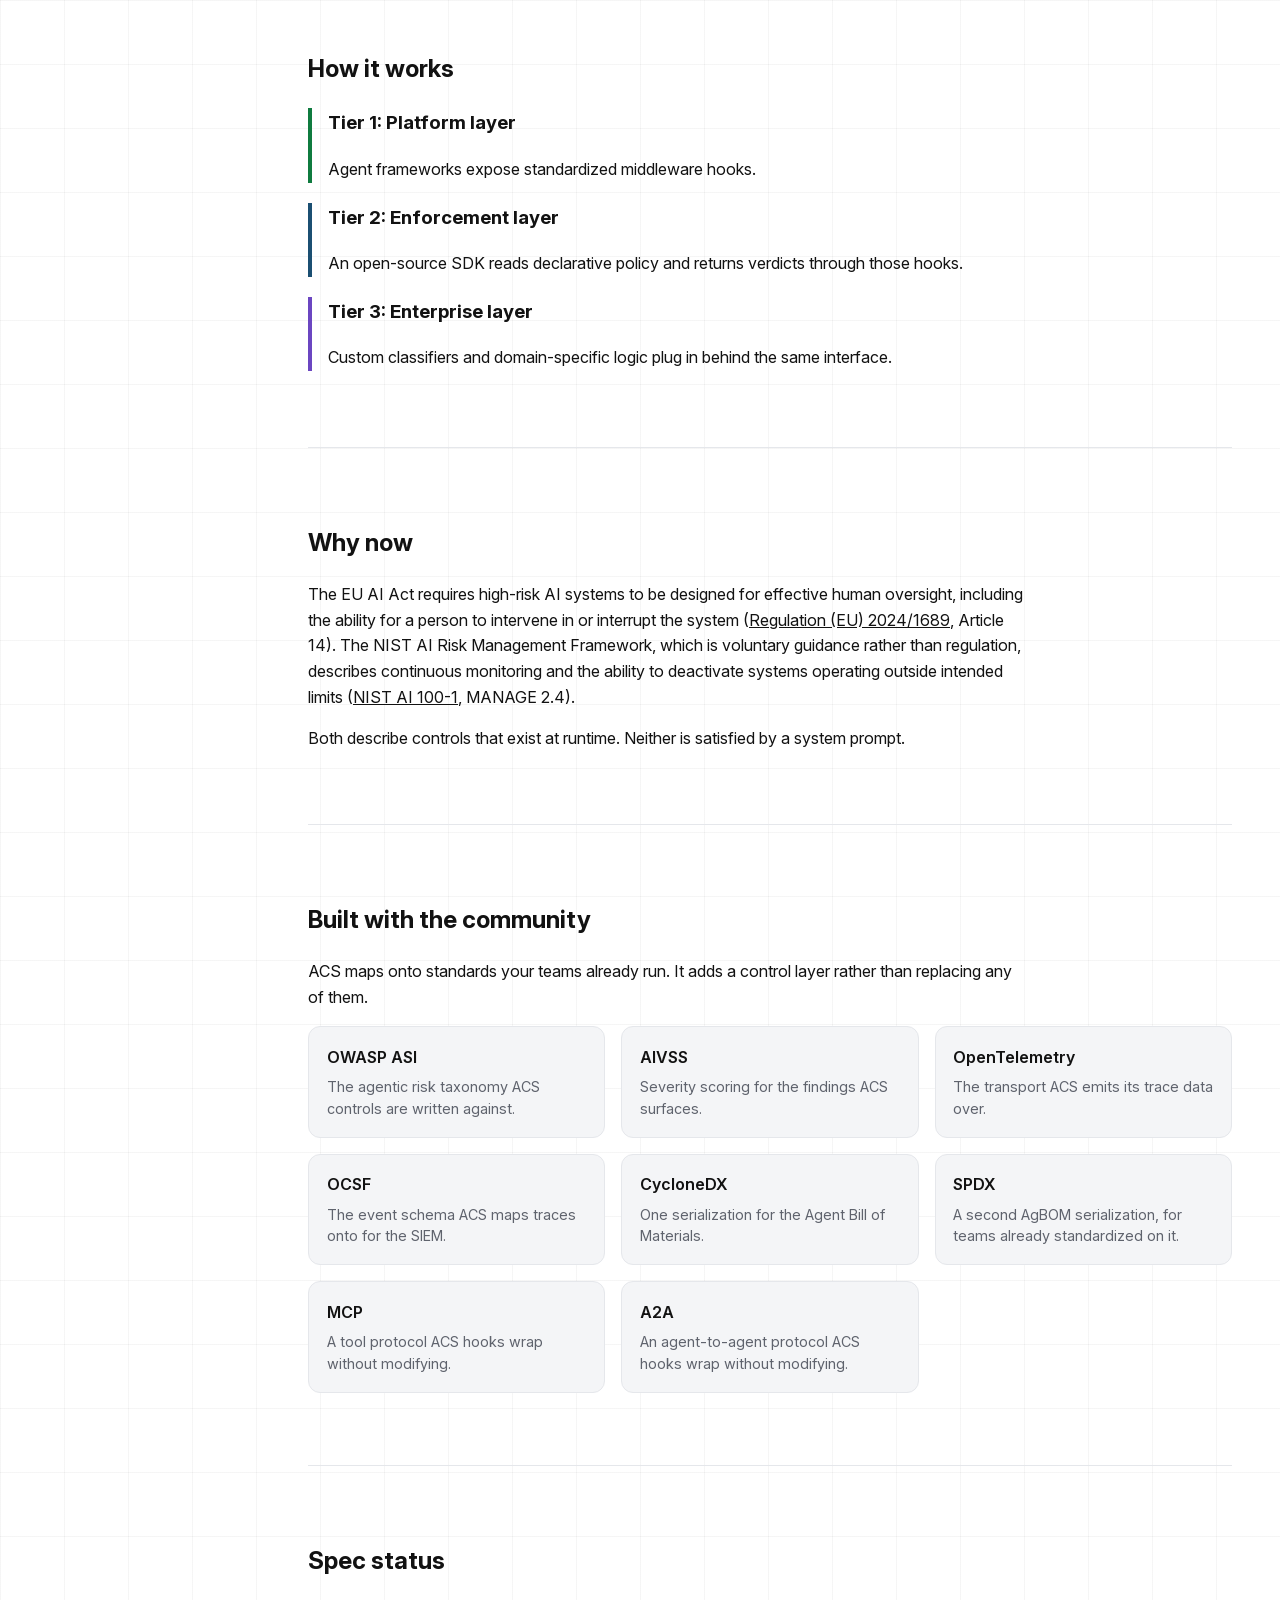
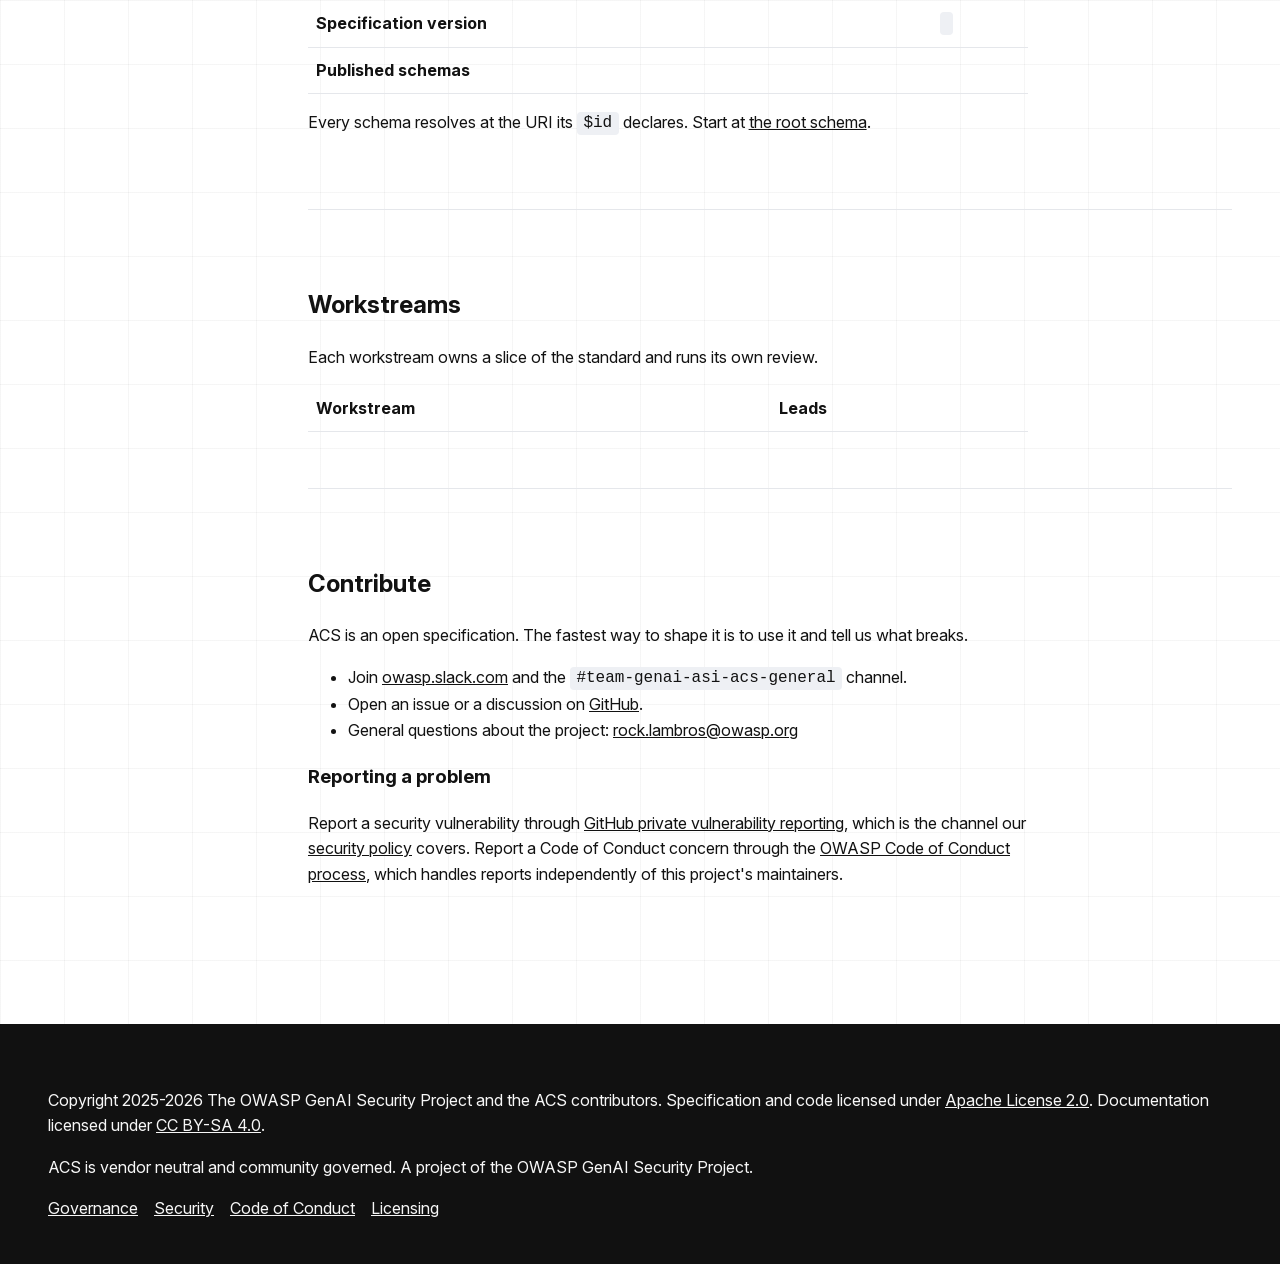
==== commit f1cae6c6: "Use the sun and moon for the theme control on both surfaces The landing page had a pill reading "Swi" ====
--- a/landing/index.html
+++ b/landing/index.html
@@ -29,7 +29,16 @@
         <a href="https://owasp.slack.com">Slack</a>
       </nav>
     </div>
-    <button id="theme-toggle" type="button">Switch theme</button>
+    <button id="theme-toggle" type="button" aria-label="Switch to dark theme">
+      <svg class="icon-moon" viewBox="0 0 24 24" aria-hidden="true" focusable="false">
+        <path d="M12 3a9 9 0 1 0 9 9 7 7 0 0 1-9-9Z"/>
+      </svg>
+      <svg class="icon-sun" viewBox="0 0 24 24" aria-hidden="true" focusable="false">
+        <circle cx="12" cy="12" r="4.2"/>
+        <path d="M12 1.8v3M12 19.2v3M4.6 4.6l2.1 2.1M17.3 17.3l2.1 2.1M1.8 12h3M19.2 12h3M4.6 19.4l2.1-2.1M17.3 6.7l2.1-2.1"/>
+      </svg>
+      <span class="visually-hidden">Switch theme</span>
+    </button>
   </aside>
 
   <main>
@@ -221,14 +230,31 @@
   // system preference and remembers the override.
   (function () {
     var root = document.documentElement;
+    var toggle = document.getElementById("theme-toggle");
+
+    function resolved() {
+      return root.getAttribute("data-theme")
+        || (window.matchMedia("(prefers-color-scheme: dark)").matches ? "dark" : "light");
+    }
+
+    function label() {
+      toggle.setAttribute(
+        "aria-label",
+        resolved() === "dark" ? "Switch to light theme" : "Switch to dark theme"
+      );
+    }
+
     try {
       var saved = localStorage.getItem("acs-theme");
       if (saved) root.setAttribute("data-theme", saved);
     } catch (e) { /* private mode blocks storage, so the system preference still applies */ }
-    document.getElementById("theme-toggle").addEventListener("click", function () {
-      var next = root.getAttribute("data-theme") === "dark" ? "light" : "dark";
+
+    label();
+    toggle.addEventListener("click", function () {
+      var next = resolved() === "dark" ? "light" : "dark";
       root.setAttribute("data-theme", next);
       try { localStorage.setItem("acs-theme", next); } catch (e) { /* ignore */ }
+      label();
     });
   })();
 </script>
--- a/landing/assets/acs.css
+++ b/landing/assets/acs.css
@@ -117,7 +117,7 @@
 .layout { display: grid; grid-template-columns: 260px 1fr; }
 
 .sidebar {
-  position: sticky; top: 0; align-self: start; height: 100vh;
+  position: sticky; top: 0; align-self: start; height: 100vh; overflow-y: auto;
   padding: 2rem 1.5rem; border-right: 1px solid var(--acs-border);
   display: flex; flex-direction: column; gap: 1.5rem;
 }
@@ -146,19 +146,55 @@
 .cta-primary { background-color: var(--acs-brand); color: var(--acs-text-inverse); border-color: var(--acs-brand); }
 
 #theme-toggle {
-  font: inherit;
-  font-size: 0.85rem;
+  display: inline-flex;
+  align-items: center;
+  justify-content: center;
+  width: 40px;
+  height: 40px;
+  padding: 0;
   color: var(--acs-text-soft);
   background-color: transparent;
   border: 1px solid var(--acs-border);
   border-radius: 999px;
-  padding: 0.5rem 1rem;
   cursor: pointer;
   transition: background-color 0.15s ease, color 0.15s ease;
 }
 #theme-toggle:hover {
   background-color: var(--acs-surface);
   color: var(--acs-text);
+}
+#theme-toggle svg {
+  width: 20px;
+  height: 20px;
+  fill: none;
+  stroke: currentColor;
+  stroke-width: 1.6;
+  stroke-linecap: round;
+}
+/* The moon is filled rather than stroked, so it reads as a shape at this size. */
+#theme-toggle .icon-moon { fill: currentColor; stroke: none; }
+
+/* Show the mark for the theme a click would give, not the one already showing. */
+#theme-toggle .icon-sun { display: none; }
+@media (prefers-color-scheme: dark) {
+  :root:not([data-theme="light"]) #theme-toggle .icon-moon { display: none; }
+  :root:not([data-theme="light"]) #theme-toggle .icon-sun { display: inline; }
+}
+:root[data-theme="dark"] #theme-toggle .icon-moon { display: none; }
+:root[data-theme="dark"] #theme-toggle .icon-sun { display: inline; }
+:root[data-theme="light"] #theme-toggle .icon-moon { display: inline; }
+:root[data-theme="light"] #theme-toggle .icon-sun { display: none; }
+
+.visually-hidden {
+  position: absolute;
+  width: 1px;
+  height: 1px;
+  margin: -1px;
+  padding: 0;
+  overflow: hidden;
+  clip: rect(0 0 0 0);
+  white-space: nowrap;
+  border: 0;
 }
 
 .cards { display: grid; grid-template-columns: repeat(auto-fit, minmax(260px, 1fr)); gap: 1.25rem; }
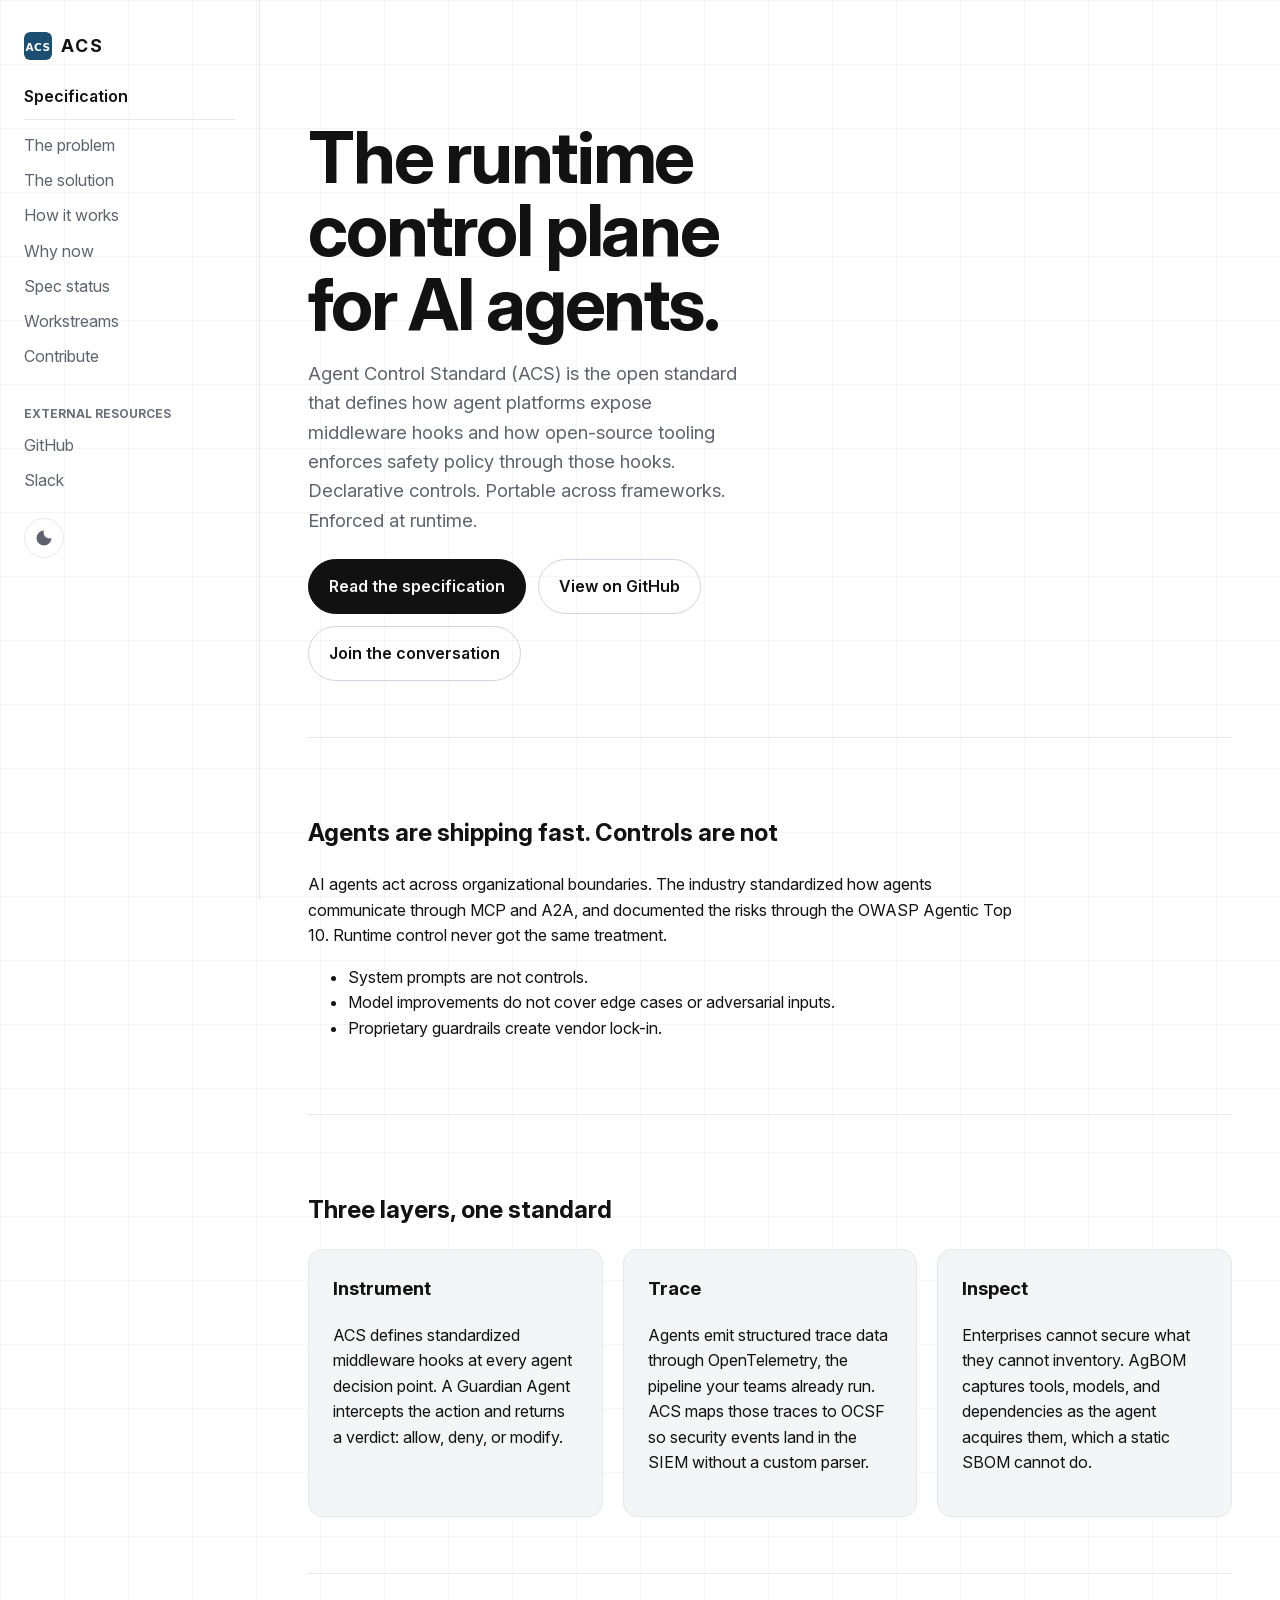
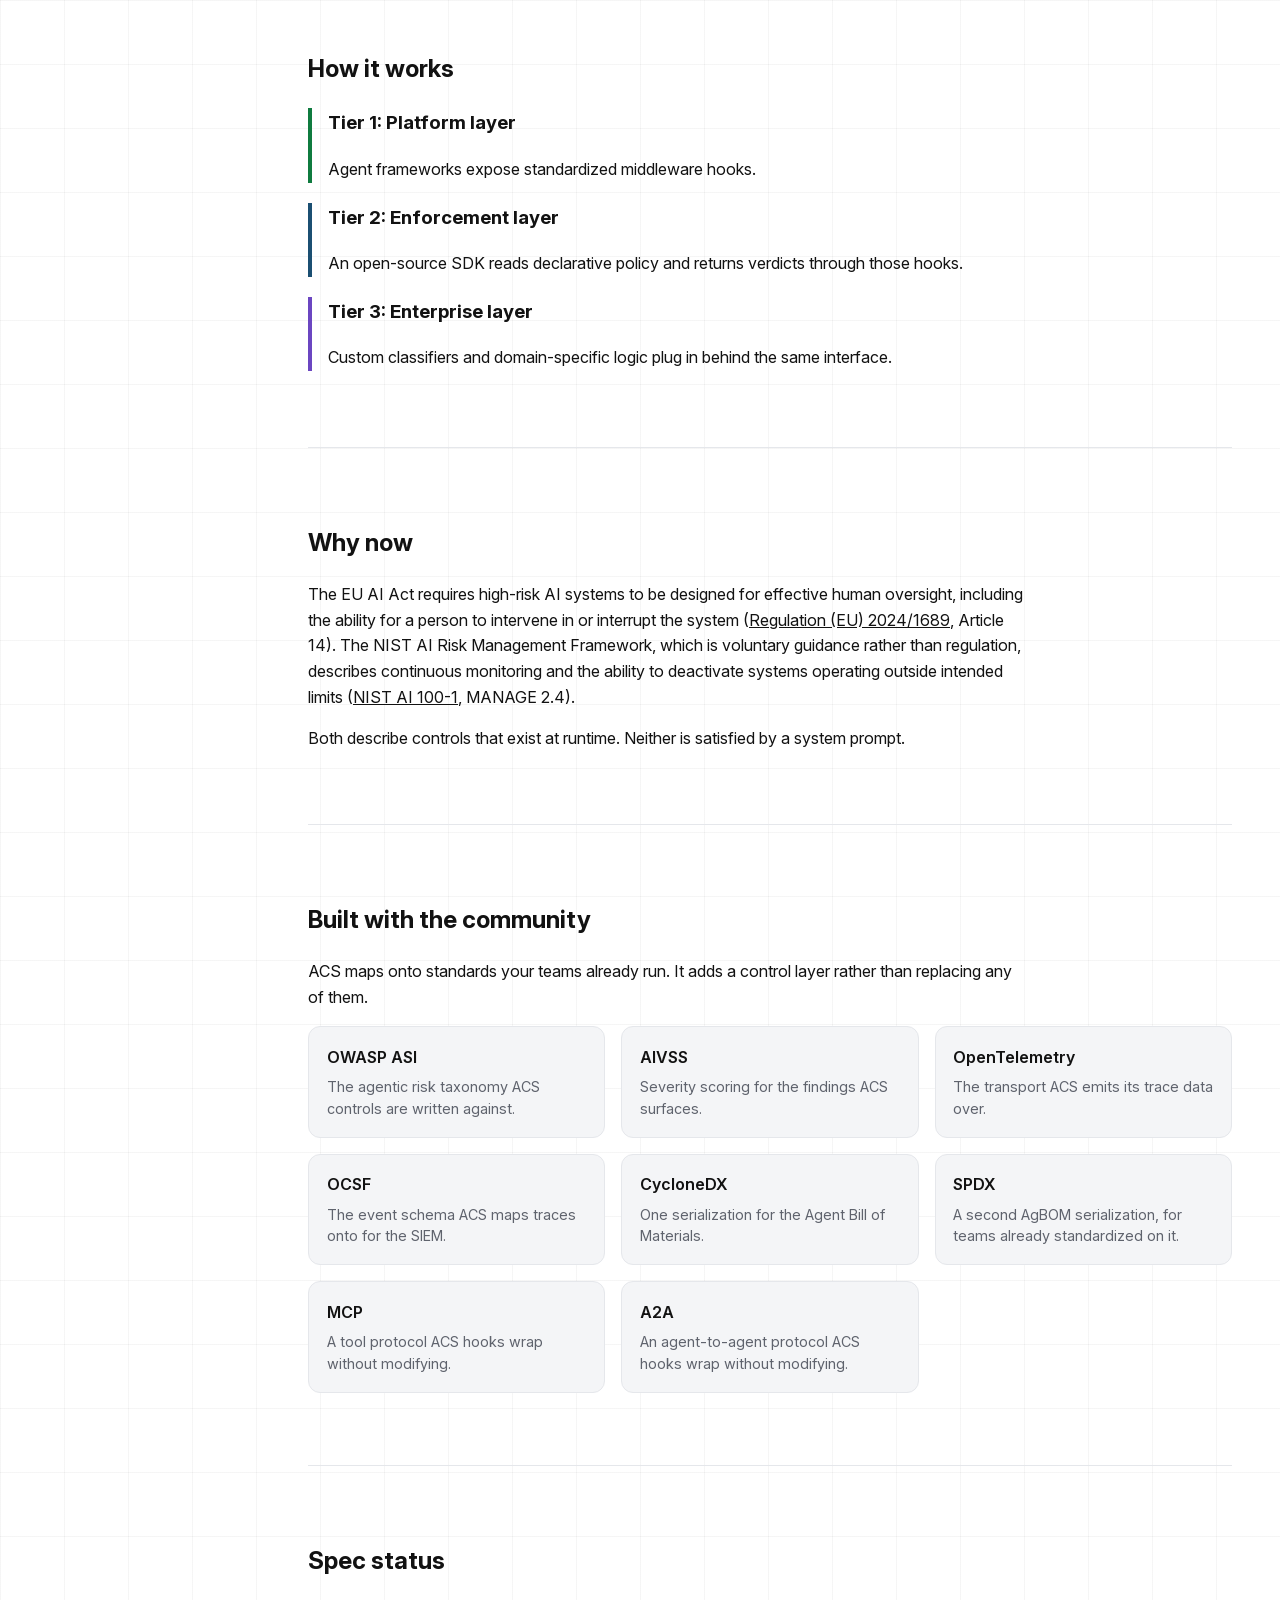
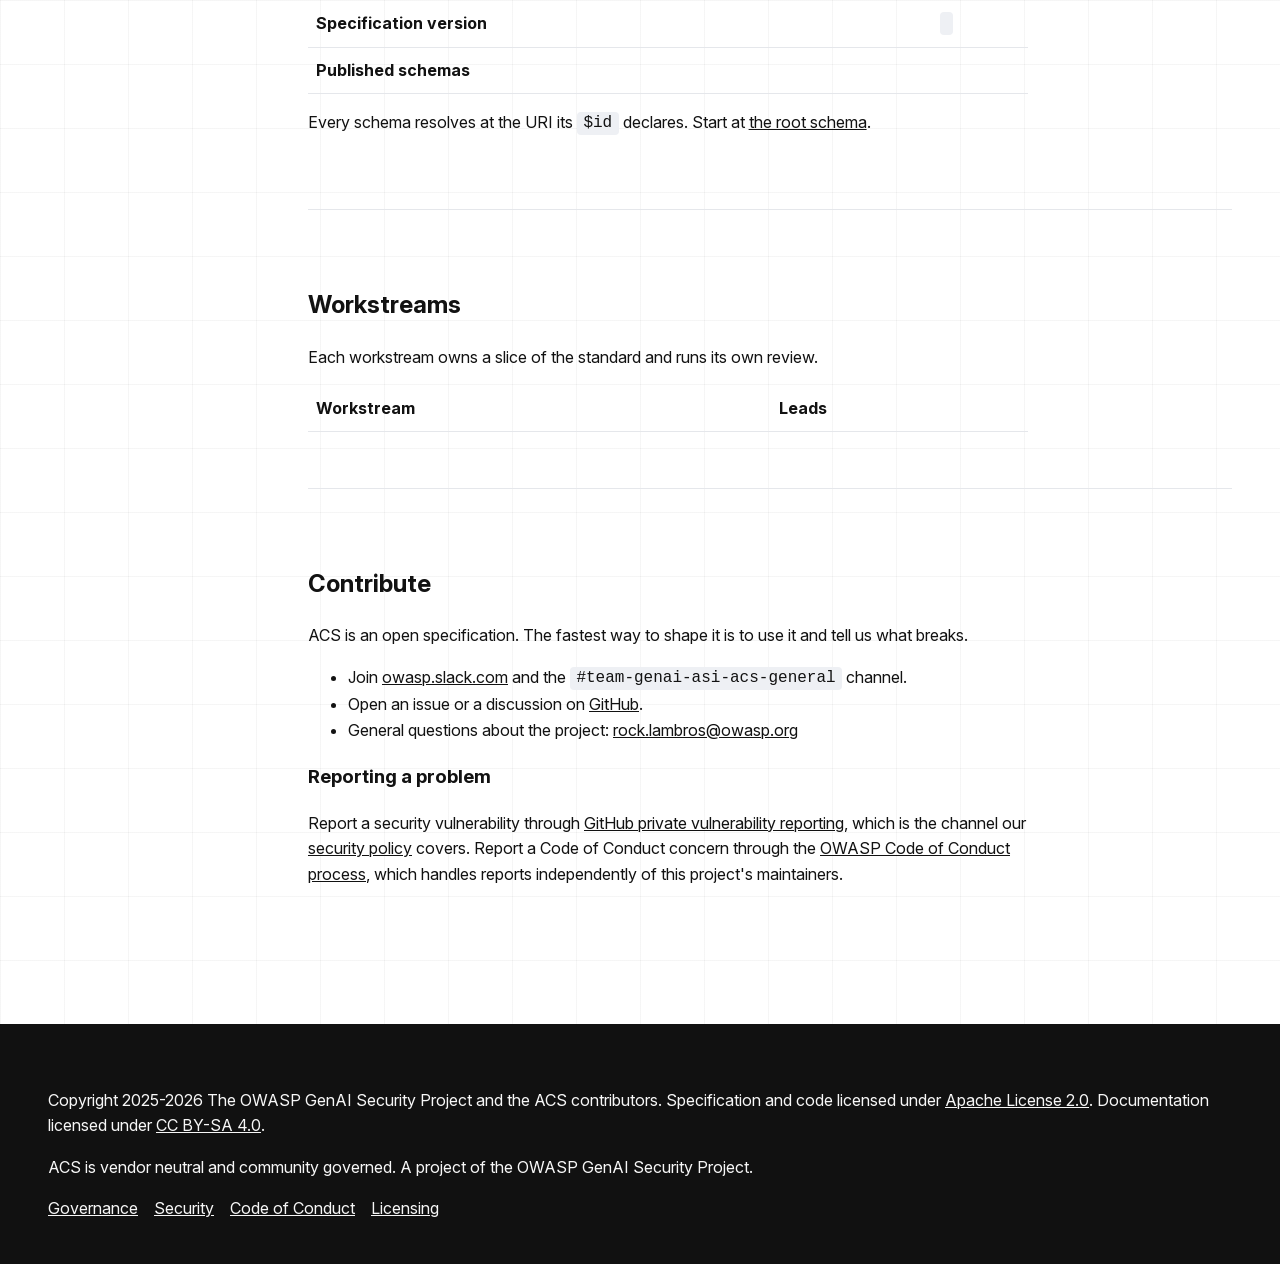
==== commit b50082c7: "Show one mark, and stop calling the specification external The landing sidebar drew the project mark" ====
--- a/landing/index.html
+++ b/landing/index.html
@@ -11,8 +11,12 @@
 <body>
 <div class="layout">
   <aside class="sidebar">
-    <a class="wordmark" href=".">ACS</a>
+    <a class="wordmark" href=".">
+      <img src="assets/icon.svg" alt="" width="28" height="28">
+      <span>ACS</span>
+    </a>
     <nav aria-label="Sections">
+      <a class="nav-primary" href="docs/">Specification</a>
       <a href="#problem">The problem</a>
       <a href="#solution">The solution</a>
       <a href="#architecture">How it works</a>
@@ -24,7 +28,6 @@
     <div>
       <h2>External resources</h2>
       <nav aria-label="External resources">
-        <a href="docs/">Specification</a>
         <a href="https://github.com/GenAI-Security-Project/agent-control-standard">GitHub</a>
         <a href="https://owasp.slack.com">Slack</a>
       </nav>
--- a/landing/assets/acs.css
+++ b/landing/assets/acs.css
@@ -121,10 +121,27 @@
   padding: 2rem 1.5rem; border-right: 1px solid var(--acs-border);
   display: flex; flex-direction: column; gap: 1.5rem;
 }
-.wordmark { font-weight: 700; letter-spacing: 0.12em; font-size: 1.1rem; text-decoration: none; }
+.wordmark {
+  display: inline-flex;
+  align-items: center;
+  gap: 0.55rem;
+  font-weight: 700;
+  letter-spacing: 0.12em;
+  font-size: 1.1rem;
+  text-decoration: none;
+}
+.wordmark img { width: 28px; height: 28px; border-radius: 6px; }
 .sidebar nav { display: flex; flex-direction: column; gap: 0.6rem; }
 .sidebar nav a { text-decoration: none; color: var(--acs-text-soft); }
 .sidebar nav a:hover { color: var(--acs-text); }
+/* This one navigates to the documentation while its neighbours are in-page anchors. */
+.sidebar nav a.nav-primary {
+  font-weight: 600;
+  color: var(--acs-text);
+  padding-bottom: 0.6rem;
+  margin-bottom: 0.2rem;
+  border-bottom: 1px solid var(--acs-border);
+}
 .sidebar h2 { font-size: 0.75rem; text-transform: uppercase; color: var(--acs-text-muted); }
 
 main { padding: 4rem 3rem; max-width: 1100px; }
